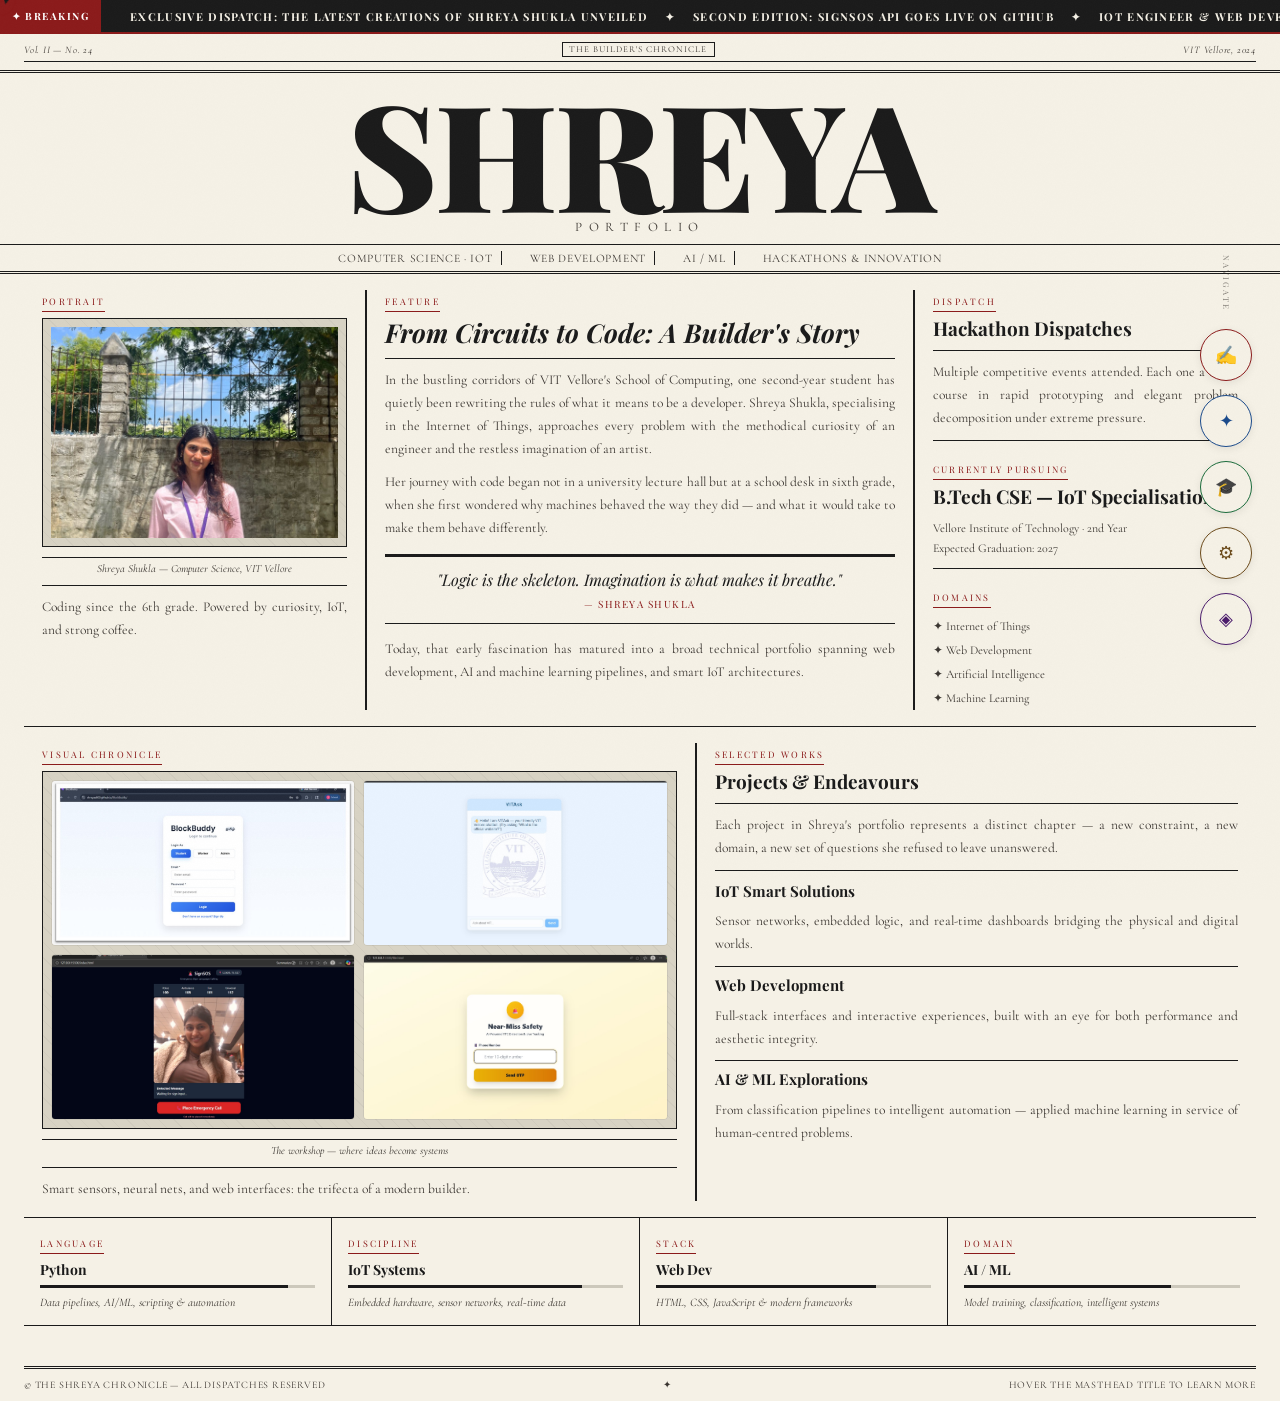
==== index1.html @ dbf9eb80 "portfolio" ====
<!DOCTYPE html>
<html lang="en">
<head>
<meta charset="UTF-8">
<meta name="viewport" content="width=device-width, initial-scale=1.0">
<title>SHREYA — The Chronicle</title>
<link href="https://fonts.googleapis.com/css2?family=Playfair+Display:ital,wght@0,400;0,600;0,700;0,900;1,400;1,700&family=Cormorant+Garamond:ital,wght@0,300;0,400;0,600;1,300;1,400&display=swap" rel="stylesheet">
<link rel="stylesheet" href="style1.css">
</head>
<body>

<!-- CUSTOM CURSOR -->
<div class="cursor-nib" id="cursorNib">
  <svg viewBox="0 0 24 24" fill="none" xmlns="http://www.w3.org/2000/svg">
    <path d="M3 21l7-3L19 9l-5-5L5 13l-2 8z" fill="#1a1a1a"/>
    <path d="M14 4l5 5" stroke="#8b1a1a" stroke-width="1.5"/>
  </svg>
</div>
<div class="cursor-dot" id="cursorDot"></div>
<div class="cursor-trail" id="cursorTrail"></div>

<!-- TICKER -->
<div class="ticker-wrap" id="ticker" title="Click to view project story">
  <span class="ticker-label">✦ Breaking</span>
  <div class="ticker-track">
    <span class="ticker-text" id="tickerText">
      Exclusive Dispatch: The Latest Creations of Shreya Shukla Unveiled &nbsp;&nbsp;&nbsp;✦&nbsp;&nbsp;&nbsp;
      Second Edition: SignSOS API Goes Live on GitHub &nbsp;&nbsp;&nbsp;✦&nbsp;&nbsp;&nbsp;
      IoT Engineer & Web Developer — VIT Vellore Class of 2028 &nbsp;&nbsp;&nbsp;✦&nbsp;&nbsp;&nbsp;
      Exclusive Dispatch: The Latest Creations of Shreya Shukla Unveiled &nbsp;&nbsp;&nbsp;✦&nbsp;&nbsp;&nbsp;
      Second Edition: SignSOS API Goes Live on GitHub &nbsp;&nbsp;&nbsp;✦&nbsp;&nbsp;&nbsp;
      IoT Engineer & Web Developer — VIT Vellore Class of 2028 &nbsp;&nbsp;&nbsp;✦&nbsp;&nbsp;&nbsp;
    </span>
  </div>
</div>

<!-- MASTHEAD -->
<header class="masthead">
  <div class="masthead-top">
    <span>Vol. II — No. 24</span>
    <span class="edition-tag">The Builder's Chronicle</span>
    <span>VIT Vellore, 2024</span>
  </div>
</header>

<!-- MAIN HEADLINE -->
<section class="headline-section">
  <h1 class="main-title reveal-on-scroll">SHREYA</h1>
  <div class="about-overlay">
    <p>A second-year Computer Science student at VIT Vellore specialising in IoT, Shreya Shukla is a developer driven by curiosity and creativity. She began coding in the 6th grade, fascinated by how machines think and systems work. From building smart IoT solutions to participating in hackathons, her journey blends logic with imagination. With experience in web development, AI/ML, and problem-solving, she focuses on creating impactful and meaningful technology.</p>
  </div>
</section>

<!-- SUBHEADLINE ROW -->
<div class="sub-headline-row">
  <span>Computer Science · IoT</span>
  <span>Web Development</span>
  <span>AI / ML</span>
  <span>Hackathons & Innovation</span>
</div>

<!-- NEWSPAPER BODY -->
<main class="newspaper-body">

  <!-- ROW 1: Three Columns -->
  <div class="row-three">
    <div class="col reveal-on-scroll">
      <div class="col-section-label">Portrait</div>
      <div class="img-placeholder">
        <span class="img-placeholder-text single-img">
          <img src="img_shreya_formal.jpeg" alt="photograph">
        </span>
      </div>
      <p class="img-caption">Shreya Shukla — Computer Science, VIT Vellore</p>
      <hr class="rule-thin">
      <p class="col-body">Coding since the 6th grade. Powered by curiosity, IoT, and strong coffee.</p>
    </div>
    <div class="col-divider"></div>
    <div class="col reveal-on-scroll" style="--reveal-delay:0.1s">
      <div class="col-section-label">Feature</div>
      <h2 class="col-headline large">From Circuits to Code: A Builder's Story</h2>
      <hr class="rule-thin">
      <p class="col-body">In the bustling corridors of VIT Vellore's School of Computing, one second-year student has quietly been rewriting the rules of what it means to be a developer. Shreya Shukla, specialising in the Internet of Things, approaches every problem with the methodical curiosity of an engineer and the restless imagination of an artist.</p>
      <p class="col-body">Her journey with code began not in a university lecture hall but at a school desk in sixth grade, when she first wondered why machines behaved the way they did — and what it would take to make them behave differently.</p>
      <div class="pull-quote">"Logic is the skeleton. Imagination is what makes it breathe."<cite>— Shreya Shukla</cite></div>
      <p class="col-body">Today, that early fascination has matured into a broad technical portfolio spanning web development, AI and machine learning pipelines, and smart IoT architectures.</p>
    </div>
    <div class="col-divider"></div>
    <div class="col reveal-on-scroll" style="--reveal-delay:0.2s">
      <div class="col-section-label">Dispatch</div>
      <h3 class="col-headline">Hackathon Dispatches</h3>
      <hr class="rule-thin">
      <p class="col-body">Multiple competitive events attended. Each one a crash course in rapid prototyping and elegant problem decomposition under extreme pressure.</p>
      <hr class="rule-thin">
      <div class="col-section-label" style="margin-top:12px">Currently Pursuing</div>
      <h3 class="col-headline">B.Tech CSE — IoT Specialisation</h3>
      <p class="col-body" style="font-size:12px">Vellore Institute of Technology · 2nd Year<br>Expected Graduation: 2027</p>
      <hr class="rule-thin">
      <div class="col-section-label" style="margin-top:12px">Domains</div>
      <p class="col-body" style="font-size:12px; line-height:2">
        ✦ Internet of Things<br>✦ Web Development<br>✦ Artificial Intelligence<br>✦ Machine Learning
      </p>
    </div>
  </div>

  <!-- ROW 2: Image + Projects -->
  <div class="row-two">
    <div class="col reveal-on-scroll">
      <div class="col-section-label">Visual Chronicle</div>
      <div class="img-placeholder" style="aspect-ratio:16/9">
        <span class="img-placeholder-text collage-grid">
          <img src="img1.jpeg" alt="description">
          <img src="img2.jpeg" alt="description">
          <img src="img3.jpeg" alt="description">
          <img src="img4.jpeg" alt="description">
        </span>
      </div>
      <p class="img-caption">The workshop — where ideas become systems</p>
      <hr class="rule-thin">
      <p class="col-body">Smart sensors, neural nets, and web interfaces: the trifecta of a modern builder.</p>
    </div>
    <div class="col-divider"></div>
    <div class="col reveal-on-scroll" style="--reveal-delay:0.15s">
      <div class="col-section-label">Selected Works</div>
      <h2 class="col-headline">Projects & Endeavours</h2>
      <hr class="rule-thin">
      <p class="col-body">Each project in Shreya's portfolio represents a distinct chapter — a new constraint, a new domain, a new set of questions she refused to leave unanswered.</p>
      <hr class="rule-thin">
      <h3 class="col-headline" style="font-size:15px;margin-top:12px">IoT Smart Solutions</h3>
      <p class="col-body">Sensor networks, embedded logic, and real-time dashboards bridging the physical and digital worlds.</p>
      <hr class="rule-thin">
      <h3 class="col-headline" style="font-size:15px;margin-top:8px">Web Development</h3>
      <p class="col-body">Full-stack interfaces and interactive experiences, built with an eye for both performance and aesthetic integrity.</p>
      <hr class="rule-thin">
      <h3 class="col-headline" style="font-size:15px;margin-top:8px">AI & ML Explorations</h3>
      <p class="col-body">From classification pipelines to intelligent automation — applied machine learning in service of human-centred problems.</p>
    </div>
  </div>

  <!-- ROW 3: Skills -->
  <div class="row-skills reveal-on-scroll">
    <div class="skill-cell">
      <div class="col-section-label">Language</div>
      <div class="skill-name">Python</div>
      <div class="skill-bar"><div class="skill-bar-fill" style="--fill:90%;--delay:0.1s"></div></div>
      <div class="skill-desc">Data pipelines, AI/ML, scripting & automation</div>
    </div>
    <div class="skill-cell">
      <div class="col-section-label">Discipline</div>
      <div class="skill-name">IoT Systems</div>
      <div class="skill-bar"><div class="skill-bar-fill" style="--fill:85%;--delay:0.3s"></div></div>
      <div class="skill-desc">Embedded hardware, sensor networks, real-time data</div>
    </div>
    <div class="skill-cell">
      <div class="col-section-label">Stack</div>
      <div class="skill-name">Web Dev</div>
      <div class="skill-bar"><div class="skill-bar-fill" style="--fill:80%;--delay:0.5s"></div></div>
      <div class="skill-desc">HTML, CSS, JavaScript & modern frameworks</div>
    </div>
    <div class="skill-cell">
      <div class="col-section-label">Domain</div>
      <div class="skill-name">AI / ML</div>
      <div class="skill-bar"><div class="skill-bar-fill" style="--fill:75%;--delay:0.7s"></div></div>
      <div class="skill-desc">Model training, classification, intelligent systems</div>
    </div>
  </div>

</main>

<hr class="footer-rule">
<footer class="footer">
  <span>© The Shreya Chronicle — All Dispatches Reserved</span>
  <span>✦</span>
  <span>Hover the masthead title to learn more</span>
</footer>

<!-- ═══════════════════════════════════════════
     FLOATING CIRCLES NAVIGATION
═══════════════════════════════════════════ -->
<div class="circles-nav" id="circlesNav">
  <div class="circles-nav-label">Navigate</div>
  <div class="nav-circle" data-section="about" style="--c:#8b1a1a">
    <span class="circle-icon">✍</span>
    <span class="circle-label">About Me</span>
  </div>
  <div class="nav-circle" data-section="achievements" style="--c:#1a4a8b">
    <span class="circle-icon">✦</span>
    <span class="circle-label">Achievements</span>
  </div>
  <div class="nav-circle" data-section="education" style="--c:#1a6b3a">
    <span class="circle-icon">🎓</span>
    <span class="circle-label">Education</span>
  </div>
  <div class="nav-circle" data-section="projects" style="--c:#6b4a1a">
    <span class="circle-icon">⚙</span>
    <span class="circle-label">Projects</span>
  </div>
  <div class="nav-circle" data-section="profiles" style="--c:#4a1a6b">
    <span class="circle-icon">◈</span>
    <span class="circle-label">Profiles</span>
  </div>
</div>

<!-- ═══════════════════════════════════════════
     SECTION POPUP MODAL
═══════════════════════════════════════════ -->
<div class="section-modal" id="sectionModal">
  <div class="section-modal-inner">
    <button class="modal-close" id="modalClose">✕ Close</button>
    <div class="modal-content" id="modalContent"></div>
  </div>
</div>

<!-- ═══════════════════════════════════════════
     PROJECT STORY MODE (CINEMATIC) — DAY 6
═══════════════════════════════════════════ -->
<div class="story-overlay" id="storyOverlay">
  <div class="story-inner">

    <button class="story-close" id="storyClose">✕ Close Dispatch</button>

    <!-- Cinematic header -->
    <div class="story-header">
      <div class="story-eyebrow">✦ Project Story Mode ✦</div>
      <h2 class="story-title" id="storyTitle"></h2>
      <div class="story-meta" id="storyMeta"></div>
    </div>

    <!-- Typewriter area -->
    <div class="story-typewriter-wrap">
      <p class="story-typewriter" id="storyTypewriter"></p>
      <span class="typewriter-cursor">|</span>
    </div>

    <!-- Flowchart -->
    <div class="story-flowchart" id="storyFlowchart"></div>

    <!-- GitHub button -->
    <div class="story-actions" id="storyActions"></div>

  </div>
</div>

<script src="script1.js"></script>
</body>
</html>
---- style1.css ----
/* ═══════════════════════════════════════════════════════
   THE SHREYA CHRONICLE — style.css
   Newspaper editorial portfolio
═══════════════════════════════════════════════════════ */

:root {
  --paper: #f5f1e6;
  --ink: #1a1a1a;
  --ink-light: #3a3530;
  --rule: #1a1a1a;
  --accent: #8b1a1a;
  --column-gap: 18px;
  --shadow: 6px 6px 0 var(--ink);
}

/* ── RESET & BASE ── */
*, *::before, *::after { margin: 0; padding: 0; box-sizing: border-box; }

html { scroll-behavior: smooth; }

body {
  background-color: var(--paper);
  color: var(--ink);
  font-family: 'Cormorant Garamond', serif;
  min-height: 100vh;
  position: relative;
  overflow-x: hidden;
  cursor: none;
}

/* Paper texture */
body::before {
  content: '';
  position: fixed;
  inset: 0;
  pointer-events: none;
  z-index: 999;
  background-image: url("data:image/svg+xml,%3Csvg xmlns='http://www.w3.org/2000/svg' width='300' height='300'%3E%3Cfilter id='n'%3E%3CfeTurbulence type='fractalNoise' baseFrequency='0.9' numOctaves='4' stitchTiles='stitch'/%3E%3CfeColorMatrix type='saturate' values='0'/%3E%3C/filter%3E%3Crect width='300' height='300' filter='url(%23n)' opacity='0.045'/%3E%3C/svg%3E");
  opacity: 0.55;
}

/* ═══════════════════════════════════════════════
   CUSTOM CURSOR — DAY 9
═══════════════════════════════════════════════ */
.cursor-nib {
  position: fixed;
  width: 26px;
  height: 26px;
  pointer-events: none;
  z-index: 99999;
  transform: translate(-4px, -22px) rotate(-30deg);
  transition: transform 0.08s ease, opacity 0.2s;
}
.cursor-nib svg { width: 100%; height: 100%; }

.cursor-dot {
  position: fixed;
  width: 5px;
  height: 5px;
  background: var(--accent);
  border-radius: 50%;
  pointer-events: none;
  z-index: 99998;
  transform: translate(-50%, -50%);
  transition: width 0.2s, height 0.2s, background 0.2s;
}

.cursor-trail {
  position: fixed;
  width: 32px;
  height: 32px;
  border: 1px solid rgba(139,26,26,0.35);
  border-radius: 50%;
  pointer-events: none;
  z-index: 99997;
  transform: translate(-50%, -50%);
  transition: left 0.12s ease, top 0.12s ease;
}

body:has(.nav-circle:hover) .cursor-dot,
body:has(.story-overlay.active) .cursor-dot { background: var(--paper); }

/* ═══════════════════════════════════════════════
   TICKER — DAY 5
═══════════════════════════════════════════════ */
.ticker-wrap {
  width: 100%;
  background: var(--ink);
  color: var(--paper);
  overflow: hidden;
  cursor: pointer;
  position: relative;
  border-bottom: 2px solid var(--accent);
  z-index: 100;
}
.ticker-wrap:hover { background: #222; }

.ticker-label {
  background: var(--accent);
  color: #fff;
  font-family: 'Playfair Display', serif;
  font-size: 10px;
  font-weight: 700;
  letter-spacing: 0.15em;
  text-transform: uppercase;
  padding: 6px 12px;
  position: absolute;
  left: 0; top: 0;
  height: 100%;
  display: flex;
  align-items: center;
  z-index: 2;
  white-space: nowrap;
}

.ticker-track {
  padding: 6px 0 6px 130px;
  white-space: nowrap;
}

.ticker-text {
  display: inline-block;
  font-family: 'Playfair Display', serif;
  font-size: 11px;
  font-weight: 700;
  letter-spacing: 0.12em;
  text-transform: uppercase;
  animation: ticker-scroll 32s linear infinite;
}
.ticker-wrap:hover .ticker-text { animation-play-state: paused; }

@keyframes ticker-scroll {
  0%   { transform: translateX(0); }
  100% { transform: translateX(-50%); }
}

/* ═══════════════════════════════════════════════
   MASTHEAD
═══════════════════════════════════════════════ */
.masthead {
  border-bottom: 3px double var(--rule);
  padding: 8px 24px 4px;
}
.masthead-top {
  display: flex;
  justify-content: space-between;
  align-items: center;
  border-bottom: 1px solid var(--rule);
  padding-bottom: 4px;
  margin-bottom: 4px;
}
.masthead-top span {
  font-size: 10px;
  letter-spacing: 0.08em;
  font-style: italic;
  color: var(--ink-light);
}
.edition-tag {
  border: 1px solid var(--ink);
  padding: 1px 6px;
  font-style: normal !important;
  font-size: 9px !important;
  letter-spacing: 0.12em !important;
  text-transform: uppercase;
}

/* ═══════════════════════════════════════════════
   MAIN HEADLINE — DAY 2 + DAY 4
═══════════════════════════════════════════════ */
.headline-section {
  text-align: center;
  padding: 12px 24px 8px;
  border-bottom: 1px solid var(--rule);
  position: relative;
  cursor: default;
}

.main-title {
  font-family: 'Playfair Display', serif;
  font-size: clamp(72px, 14vw, 148px);
  font-weight: 900;
  letter-spacing: -0.02em;
  line-height: 0.9;
  color: var(--ink);
  position: relative;
  display: inline-block;
  user-select: none;
  transition: color 0.3s ease;
}
.main-title::after {
  content: 'PORTFOLIO';
  display: block;
  font-family: 'Cormorant Garamond', serif;
  font-size: 13px;
  font-weight: 400;
  letter-spacing: 0.5em;
  text-transform: uppercase;
  color: var(--ink-light);
  margin-top: 4px;
}

/* About overlay — DAY 4 */
.about-overlay {
  position: absolute;
  top: 50%; left: 50%;
  transform: translate(-50%, -50%);
  width: min(600px, 90vw);
  background: var(--paper);
  border: 2px solid var(--ink);
  padding: 28px 32px;
  z-index: 500;
  opacity: 0;
  pointer-events: none;
  transition: opacity 0.35s ease;
  box-shadow: var(--shadow);
}
.about-overlay::before {
  content: '— ABOUT THE EDITOR —';
  display: block;
  font-family: 'Playfair Display', serif;
  font-size: 10px;
  letter-spacing: 0.3em;
  text-transform: uppercase;
  text-align: center;
  border-bottom: 1px solid var(--ink);
  padding-bottom: 10px;
  margin-bottom: 14px;
  color: var(--accent);
}
.about-overlay p {
  font-size: 15px;
  line-height: 1.75;
  font-style: italic;
  text-align: justify;
  hyphens: auto;
}
.headline-section:hover .about-overlay { opacity: 1; pointer-events: auto; }
.headline-section:hover .main-title { color: var(--ink-light); }
.headline-section:hover::before {
  content: '';
  position: absolute;
  inset: 0;
  background: rgba(245,241,230,0.65);
  backdrop-filter: blur(2px);
  z-index: 400;
}

/* Subheadline row */
.sub-headline-row {
  display: flex;
  justify-content: center;
  gap: 20px;
  padding: 6px 24px;
  border-bottom: 3px double var(--rule);
  font-size: 11.5px;
  letter-spacing: 0.06em;
  text-transform: uppercase;
  color: var(--ink-light);
}
.sub-headline-row span { padding: 0 8px; }
.sub-headline-row span:not(:last-child) { border-right: 1px solid var(--ink); }

/* ═══════════════════════════════════════════════
   NEWSPAPER GRID — DAY 2
═══════════════════════════════════════════════ */
.newspaper-body { padding: 0 24px 40px; }

.row-three {
  display: grid;
  grid-template-columns: 1fr 2px 1.6fr 2px 1fr;
  border-bottom: 1px solid var(--rule);
}
.row-two {
  display: grid;
  grid-template-columns: 1.2fr 2px 1fr;
  border-bottom: 1px solid var(--rule);
}
.row-skills {
  display: grid;
  grid-template-columns: repeat(4, 1fr);
  border-bottom: 1px solid var(--rule);
}

.col-divider { background: var(--rule); margin: 16px 0; }
.col { padding: 16px var(--column-gap); position: relative; }

/* Zoom-in article effect — DAY 9 */
.col:not(.no-zoom):hover { background: rgba(0,0,0,0.012); }
.col .col-headline { transition: letter-spacing 0.4s ease; }
.col:hover .col-headline.large { letter-spacing: 0.01em; }

.col-section-label {
  font-family: 'Playfair Display', serif;
  font-size: 9px;
  letter-spacing: 0.25em;
  text-transform: uppercase;
  color: var(--accent);
  margin-bottom: 6px;
  border-bottom: 1px solid var(--accent);
  padding-bottom: 4px;
  display: inline-block;
}
.col-headline {
  font-family: 'Playfair Display', serif;
  font-size: 19px;
  font-weight: 700;
  line-height: 1.15;
  margin-bottom: 10px;
  hyphens: auto;
}
.col-headline.large {
  font-size: 26px;
  font-style: italic;
}
.col-body {
  font-size: 13.5px;
  line-height: 1.7;
  text-align: justify;
  hyphens: auto;
  color: var(--ink-light);
}
.col-body + .col-body { margin-top: 10px; }
.rule-thin { border: none; border-top: 1px solid var(--rule); margin: 10px 0; }

/* Image placeholder */
.img-placeholder {
  width: 100%;
  aspect-ratio: 4/3;
  background: #d8d3c4;
  border: 1px solid var(--ink);
  display: flex;
  align-items: center;
  justify-content: center;
  margin-bottom: 10px;
  position: relative;
  overflow: hidden;
  padding: 8px;
}
.img-placeholder::after {
  content: '';
  position: absolute;
  inset: 0;
  background: repeating-linear-gradient(45deg, transparent, transparent 10px, rgba(0,0,0,0.03) 10px, rgba(0,0,0,0.03) 11px);
}
.img-placeholder-text {
  width: 100%;
  height: 100%;
  z-index: 1;
}
.img-placeholder-text.single-img {
  display: flex;
  align-items: center;
  justify-content: center;
}
.img-placeholder-text.single-img img {
  width: 100%;
  height: 100%;
  object-fit: cover;
  display: block;
}
.img-placeholder-text.collage-grid {
  display: grid;
  grid-template-columns: repeat(2, minmax(0, 1fr));
  grid-template-rows: repeat(2, minmax(0, 1fr));
  gap: 8px;
  align-items: stretch;
  justify-items: stretch;
}
.img-placeholder-text.collage-grid img {
  width: 100%;
  height: 100%;
  object-fit: cover;
  display: block;
  border-radius: 4px;
  border: 1px solid rgba(0,0,0,0.06);
}
.img-caption {
  font-size: 11px;
  font-style: italic;
  color: var(--ink-light);
  border-top: 1px solid var(--ink);
  padding-top: 4px;
  text-align: center;
}

/* Pull quote */
.pull-quote {
  border-top: 3px solid var(--ink);
  border-bottom: 1px solid var(--ink);
  padding: 12px 0;
  margin: 14px 0;
  text-align: center;
  font-family: 'Playfair Display', serif;
  font-size: 16px;
  font-style: italic;
  line-height: 1.4;
}
.pull-quote cite {
  display: block;
  font-size: 10px;
  font-style: normal;
  letter-spacing: 0.15em;
  text-transform: uppercase;
  margin-top: 6px;
  color: var(--accent);
}

/* Skills row */
.skill-cell {
  padding: 14px 16px;
  border-right: 1px solid var(--rule);
}
.skill-cell:last-child { border-right: none; }
.skill-name {
  font-family: 'Playfair Display', serif;
  font-size: 14px;
  font-weight: 700;
  margin-bottom: 6px;
}
.skill-bar {
  height: 3px;
  background: #ccc8bb;
  margin-bottom: 6px;
  position: relative;
  overflow: hidden;
}
.skill-bar-fill {
  position: absolute;
  left: 0; top: 0;
  height: 100%;
  width: var(--fill, 80%);
  background: var(--ink);
  transform-origin: left;
  transform: scaleX(0);
}
.skill-bar-fill.animate { animation: bar-grow 1.2s ease forwards; animation-delay: var(--delay, 0s); }
@keyframes bar-grow { to { transform: scaleX(1); } }
.skill-desc { font-size: 11.5px; color: var(--ink-light); font-style: italic; line-height: 1.5; }

/* Footer */
.footer-rule { border: none; border-top: 3px double var(--rule); margin: 0 24px; }
.footer {
  padding: 10px 24px;
  display: flex;
  justify-content: space-between;
  align-items: center;
  font-size: 10px;
  letter-spacing: 0.08em;
  color: var(--ink-light);
  text-transform: uppercase;
}

/* ═══════════════════════════════════════════════
   SCROLL ANIMATIONS — DAY 9
═══════════════════════════════════════════════ */
.reveal-on-scroll {
  opacity: 0;
  transform: translateY(22px);
  transition: opacity 0.7s ease, transform 0.7s ease;
  transition-delay: var(--reveal-delay, 0s);
}
.reveal-on-scroll.revealed {
  opacity: 1;
  transform: translateY(0);
}

/* ═══════════════════════════════════════════════
   FLOATING CIRCLES NAV — DAY 7
═══════════════════════════════════════════════ */
.circles-nav {
  position: fixed;
  right: 28px;
  top: 50%;
  transform: translateY(-50%);
  display: flex;
  flex-direction: column;
  align-items: center;
  gap: 14px;
  z-index: 900;
}
.circles-nav-label {
  font-family: 'Playfair Display', serif;
  font-size: 8px;
  letter-spacing: 0.25em;
  text-transform: uppercase;
  color: var(--ink-light);
  writing-mode: vertical-rl;
  margin-bottom: 4px;
  opacity: 0.6;
}

.nav-circle {
  width: 52px;
  height: 52px;
  border-radius: 50%;
  border: 1.5px solid var(--c, var(--ink));
  background: var(--paper);
  display: flex;
  flex-direction: column;
  align-items: center;
  justify-content: center;
  cursor: pointer;
  position: relative;
  transition: transform 0.25s ease, box-shadow 0.25s ease, background 0.25s ease;
  box-shadow: 0 2px 8px rgba(0,0,0,0.08);
}
.nav-circle:hover {
  transform: scale(1.22);
  background: var(--c, var(--ink));
  box-shadow: 0 0 0 6px color-mix(in srgb, var(--c, #1a1a1a) 18%, transparent),
              0 4px 16px rgba(0,0,0,0.18);
}
.nav-circle:hover .circle-icon { color: #fff; }
.nav-circle:hover .circle-label { opacity: 1; transform: translateX(-110%) translateY(-50%) scale(1); }

.circle-icon {
  font-size: 18px;
  color: var(--c, var(--ink));
  line-height: 1;
  transition: color 0.2s;
}
.circle-label {
  position: absolute;
  right: 110%;
  top: 50%;
  transform: translateX(-100%) translateY(-50%) scale(0.85);
  background: var(--ink);
  color: var(--paper);
  font-family: 'Playfair Display', serif;
  font-size: 10px;
  letter-spacing: 0.12em;
  text-transform: uppercase;
  padding: 5px 10px;
  white-space: nowrap;
  opacity: 0;
  pointer-events: none;
  transition: opacity 0.2s ease, transform 0.2s ease;
  border: 1px solid var(--c, var(--ink));
}
.circle-label::after {
  content: '';
  position: absolute;
  right: -6px;
  top: 50%;
  transform: translateY(-50%);
  border: 5px solid transparent;
  border-left-color: var(--ink);
}

/* ═══════════════════════════════════════════════
   SECTION POPUP MODAL — DAY 8
═══════════════════════════════════════════════ */
.section-modal {
  position: fixed;
  inset: 0;
  background: rgba(26,26,26,0.72);
  z-index: 1800;
  display: flex;
  align-items: center;
  justify-content: center;
  opacity: 0;
  pointer-events: none;
  transition: opacity 0.3s ease;
  backdrop-filter: blur(3px);
}
.section-modal.active {
  opacity: 1;
  pointer-events: auto;
}

.section-modal-inner {
  background: var(--paper);
  border: 2px solid var(--ink);
  box-shadow: var(--shadow);
  width: min(640px, 92vw);
  max-height: 82vh;
  overflow-y: auto;
  padding: 36px 40px 32px;
  position: relative;
  transform: translateY(20px) scale(0.97);
  transition: transform 0.3s ease;
}
.section-modal.active .section-modal-inner {
  transform: translateY(0) scale(1);
}

.modal-close {
  position: absolute;
  top: 14px; right: 16px;
  font-family: 'Playfair Display', serif;
  font-size: 10px;
  letter-spacing: 0.2em;
  text-transform: uppercase;
  background: none;
  border: 1px solid var(--ink);
  color: var(--ink);
  padding: 5px 12px;
  cursor: pointer;
  transition: background 0.2s, color 0.2s;
}
.modal-close:hover { background: var(--ink); color: var(--paper); }

/* Modal content typography */
.modal-content h2 {
  font-family: 'Playfair Display', serif;
  font-size: 28px;
  font-weight: 900;
  border-bottom: 3px double var(--ink);
  padding-bottom: 10px;
  margin-bottom: 18px;
  letter-spacing: -0.01em;
}
.modal-content .modal-eyebrow {
  font-size: 9px;
  letter-spacing: 0.35em;
  text-transform: uppercase;
  color: var(--accent);
  margin-bottom: 6px;
  display: block;
}
.modal-content p {
  font-size: 14.5px;
  line-height: 1.78;
  text-align: justify;
  hyphens: auto;
  color: var(--ink-light);
  margin-bottom: 12px;
}
.modal-content .modal-rule {
  border: none;
  border-top: 1px solid var(--ink);
  margin: 16px 0;
}
.modal-content .modal-item {
  margin-bottom: 18px;
}
.modal-content .modal-item-title {
  font-family: 'Playfair Display', serif;
  font-size: 17px;
  font-weight: 700;
  margin-bottom: 4px;
}
.modal-content .modal-item-sub {
  font-size: 11px;
  letter-spacing: 0.08em;
  color: var(--accent);
  text-transform: uppercase;
  margin-bottom: 6px;
}
.modal-content .modal-item p { margin-bottom: 0; font-size: 13.5px; }
.modal-content .modal-tag {
  display: inline-block;
  border: 1px solid var(--ink);
  font-size: 10px;
  letter-spacing: 0.1em;
  text-transform: uppercase;
  padding: 2px 8px;
  margin: 2px 3px 2px 0;
  font-family: 'Playfair Display', serif;
}
.modal-content .profile-link {
  display: flex;
  align-items: center;
  gap: 12px;
  border: 1px solid var(--ink);
  padding: 14px 18px;
  margin-bottom: 12px;
  text-decoration: none;
  color: var(--ink);
  font-family: 'Playfair Display', serif;
  transition: background 0.2s, color 0.2s;
}
.modal-content .profile-link:hover { background: var(--ink); color: var(--paper); }
.modal-content .profile-link .profile-name { font-size: 16px; font-weight: 700; }
.modal-content .profile-link .profile-handle { font-size: 11px; font-style: italic; opacity: 0.7; }

/* ═══════════════════════════════════════════════
   PROJECT STORY MODE — DAY 6
═══════════════════════════════════════════════ */
.story-overlay {
  position: fixed;
  inset: 0;
  background: #0e0c09;
  z-index: 2000;
  overflow-y: auto;
  opacity: 0;
  pointer-events: none;
  transition: opacity 0.45s ease;
  display: flex;
  align-items: flex-start;
  justify-content: center;
  padding: 60px 24px 80px;
}
.story-overlay.active {
  opacity: 1;
  pointer-events: auto;
}

.story-inner {
  width: min(820px, 100%);
  position: relative;
}

.story-close {
  position: fixed;
  top: 20px; right: 24px;
  font-family: 'Playfair Display', serif;
  font-size: 10px;
  letter-spacing: 0.25em;
  text-transform: uppercase;
  background: transparent;
  border: 1px solid #444;
  color: #bbb;
  padding: 8px 20px;
  cursor: pointer;
  transition: all 0.2s;
  z-index: 10;
}
.story-close:hover { background: var(--accent); border-color: var(--accent); color: #fff; }

.story-header {
  text-align: center;
  padding: 30px 0 24px;
  border-bottom: 1px solid #333;
  margin-bottom: 36px;
}
.story-eyebrow {
  font-family: 'Cormorant Garamond', serif;
  font-size: 11px;
  letter-spacing: 0.4em;
  text-transform: uppercase;
  color: var(--accent);
  margin-bottom: 14px;
}
.story-title {
  font-family: 'Playfair Display', serif;
  font-size: clamp(32px, 6vw, 60px);
  font-weight: 900;
  color: var(--paper);
  line-height: 1.05;
  margin-bottom: 12px;
}
.story-meta {
  font-family: 'Cormorant Garamond', serif;
  font-size: 13px;
  font-style: italic;
  color: #777;
  letter-spacing: 0.05em;
}

/* Typewriter */
.story-typewriter-wrap {
  background: #161410;
  border: 1px solid #333;
  border-left: 3px solid var(--accent);
  padding: 28px 32px;
  margin-bottom: 48px;
  position: relative;
  min-height: 100px;
}
.story-typewriter {
  font-family: 'Cormorant Garamond', serif;
  font-size: 17px;
  line-height: 1.85;
  color: #d8d3c4;
  font-style: italic;
}
.typewriter-cursor {
  display: inline-block;
  color: var(--accent);
  font-weight: 300;
  font-size: 20px;
  animation: blink 0.8s step-end infinite;
  vertical-align: baseline;
}
@keyframes blink { 0%,100%{opacity:1} 50%{opacity:0} }

/* Flowchart */
.story-flowchart {
  margin-bottom: 48px;
}
.flowchart-title {
  font-family: 'Playfair Display', serif;
  font-size: 11px;
  letter-spacing: 0.3em;
  text-transform: uppercase;
  color: #666;
  margin-bottom: 24px;
  text-align: center;
}
.flowchart-row {
  display: flex;
  align-items: center;
  justify-content: center;
  gap: 0;
  margin-bottom: 0;
  flex-wrap: wrap;
}
.flow-box {
  background: #161410;
  border: 1px solid #3a3530;
  color: #d8d3c4;
  padding: 12px 20px;
  font-family: 'Playfair Display', serif;
  font-size: 12px;
  font-weight: 700;
  letter-spacing: 0.05em;
  text-align: center;
  min-width: 120px;
  position: relative;
  transition: border-color 0.3s, background 0.3s;
}
.flow-box:hover { border-color: var(--accent); background: #1e1a16; }
.flow-box .flow-sub {
  display: block;
  font-family: 'Cormorant Garamond', serif;
  font-size: 10px;
  font-weight: 400;
  font-style: italic;
  color: #666;
  margin-top: 4px;
}
.flow-box.accent-box { border-color: var(--accent); }
.flow-box.accent-box .flow-sub { color: rgba(139,26,26,0.7); }

.flow-arrow {
  color: #444;
  font-size: 18px;
  padding: 0 4px;
  flex-shrink: 0;
}
.flow-arrow-down {
  display: flex;
  justify-content: center;
  color: #444;
  font-size: 18px;
  margin: 4px 0;
}

/* GitHub button */
.story-actions {
  display: flex;
  justify-content: center;
  gap: 16px;
  flex-wrap: wrap;
}
.story-btn {
  display: inline-flex;
  align-items: center;
  gap: 10px;
  font-family: 'Playfair Display', serif;
  font-size: 11px;
  font-weight: 700;
  letter-spacing: 0.2em;
  text-transform: uppercase;
  text-decoration: none;
  padding: 14px 30px;
  border: 1.5px solid;
  transition: all 0.25s;
  cursor: pointer;
  background: transparent;
}
.story-btn.github {
  border-color: #d8d3c4;
  color: #d8d3c4;
}
.story-btn.github:hover { background: #d8d3c4; color: #0e0c09; }
.story-btn.github svg { width: 16px; height: 16px; fill: currentColor; }

/* ═══════════════════════════════════════════════
   RESPONSIVE
═══════════════════════════════════════════════ */
@media (max-width: 700px) {
  .row-three { grid-template-columns: 1fr; }
  .row-two   { grid-template-columns: 1fr; }
  .row-skills { grid-template-columns: 1fr 1fr; }
  .col-divider { display: none; }
  .sub-headline-row { flex-wrap: wrap; gap: 6px; }
  .masthead-top { flex-direction: column; gap: 4px; text-align: center; }
  .circles-nav { right: 10px; gap: 10px; }
  .nav-circle { width: 42px; height: 42px; }
  .circle-icon { font-size: 15px; }
  .circle-label { display: none; }
}
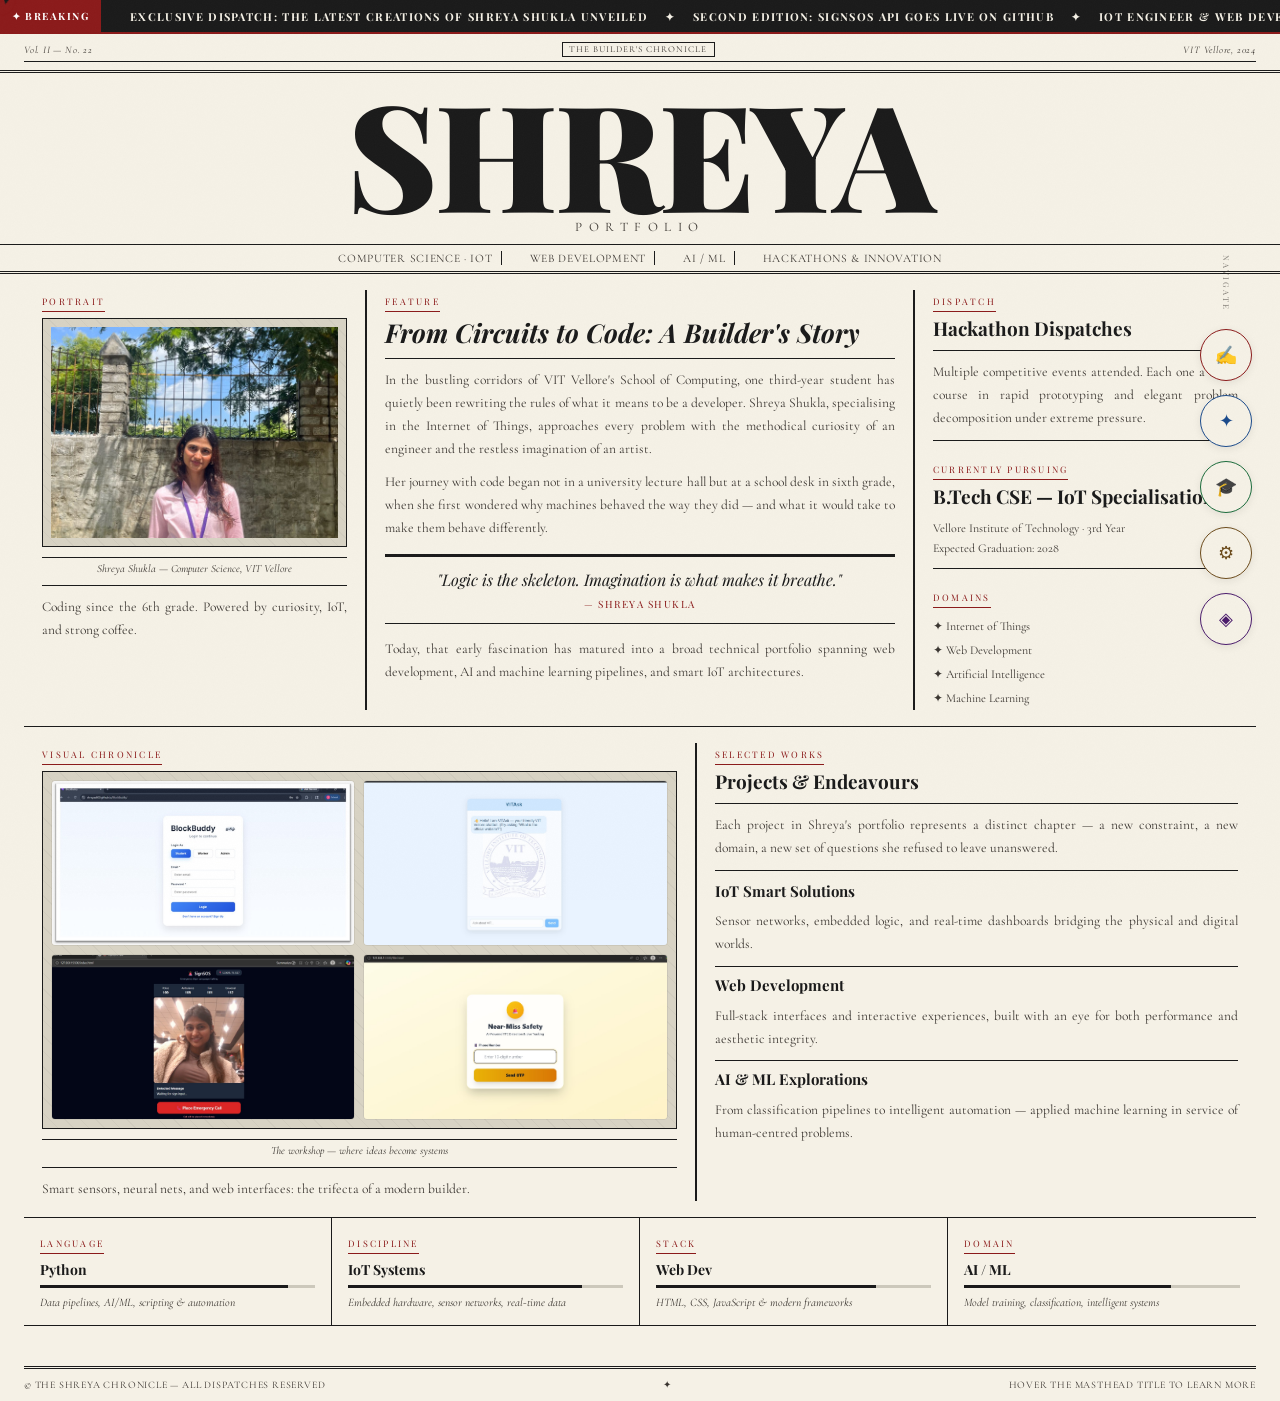
==== commit 3e643ee9: "further changes" ====
--- a/index1.html
+++ b/index1.html
@@ -37,7 +37,7 @@
 <!-- MASTHEAD -->
 <header class="masthead">
   <div class="masthead-top">
-    <span>Vol. II — No. 24</span>
+    <span>Vol. II — No. 22</span>
     <span class="edition-tag">The Builder's Chronicle</span>
     <span>VIT Vellore, 2024</span>
   </div>
@@ -47,7 +47,7 @@
 <section class="headline-section">
   <h1 class="main-title reveal-on-scroll">SHREYA</h1>
   <div class="about-overlay">
-    <p>A second-year Computer Science student at VIT Vellore specialising in IoT, Shreya Shukla is a developer driven by curiosity and creativity. She began coding in the 6th grade, fascinated by how machines think and systems work. From building smart IoT solutions to participating in hackathons, her journey blends logic with imagination. With experience in web development, AI/ML, and problem-solving, she focuses on creating impactful and meaningful technology.</p>
+    <p>A third-year Computer Science student at VIT Vellore specialising in IoT, Shreya Shukla is a developer driven by curiosity and creativity. She began coding in the 6th grade, fascinated by how machines think and systems work. From building smart IoT solutions to participating in hackathons, her journey blends logic with imagination. With experience in web development, AI/ML, and problem-solving, she focuses on creating impactful and meaningful technology.</p>
   </div>
 </section>
 
@@ -80,7 +80,7 @@
       <div class="col-section-label">Feature</div>
       <h2 class="col-headline large">From Circuits to Code: A Builder's Story</h2>
       <hr class="rule-thin">
-      <p class="col-body">In the bustling corridors of VIT Vellore's School of Computing, one second-year student has quietly been rewriting the rules of what it means to be a developer. Shreya Shukla, specialising in the Internet of Things, approaches every problem with the methodical curiosity of an engineer and the restless imagination of an artist.</p>
+      <p class="col-body">In the bustling corridors of VIT Vellore's School of Computing, one third-year student has quietly been rewriting the rules of what it means to be a developer. Shreya Shukla, specialising in the Internet of Things, approaches every problem with the methodical curiosity of an engineer and the restless imagination of an artist.</p>
       <p class="col-body">Her journey with code began not in a university lecture hall but at a school desk in sixth grade, when she first wondered why machines behaved the way they did — and what it would take to make them behave differently.</p>
       <div class="pull-quote">"Logic is the skeleton. Imagination is what makes it breathe."<cite>— Shreya Shukla</cite></div>
       <p class="col-body">Today, that early fascination has matured into a broad technical portfolio spanning web development, AI and machine learning pipelines, and smart IoT architectures.</p>
@@ -94,7 +94,7 @@
       <hr class="rule-thin">
       <div class="col-section-label" style="margin-top:12px">Currently Pursuing</div>
       <h3 class="col-headline">B.Tech CSE — IoT Specialisation</h3>
-      <p class="col-body" style="font-size:12px">Vellore Institute of Technology · 2nd Year<br>Expected Graduation: 2027</p>
+      <p class="col-body" style="font-size:12px">Vellore Institute of Technology · 3rd Year<br>Expected Graduation: 2028</p>
       <hr class="rule-thin">
       <div class="col-section-label" style="margin-top:12px">Domains</div>
       <p class="col-body" style="font-size:12px; line-height:2">
